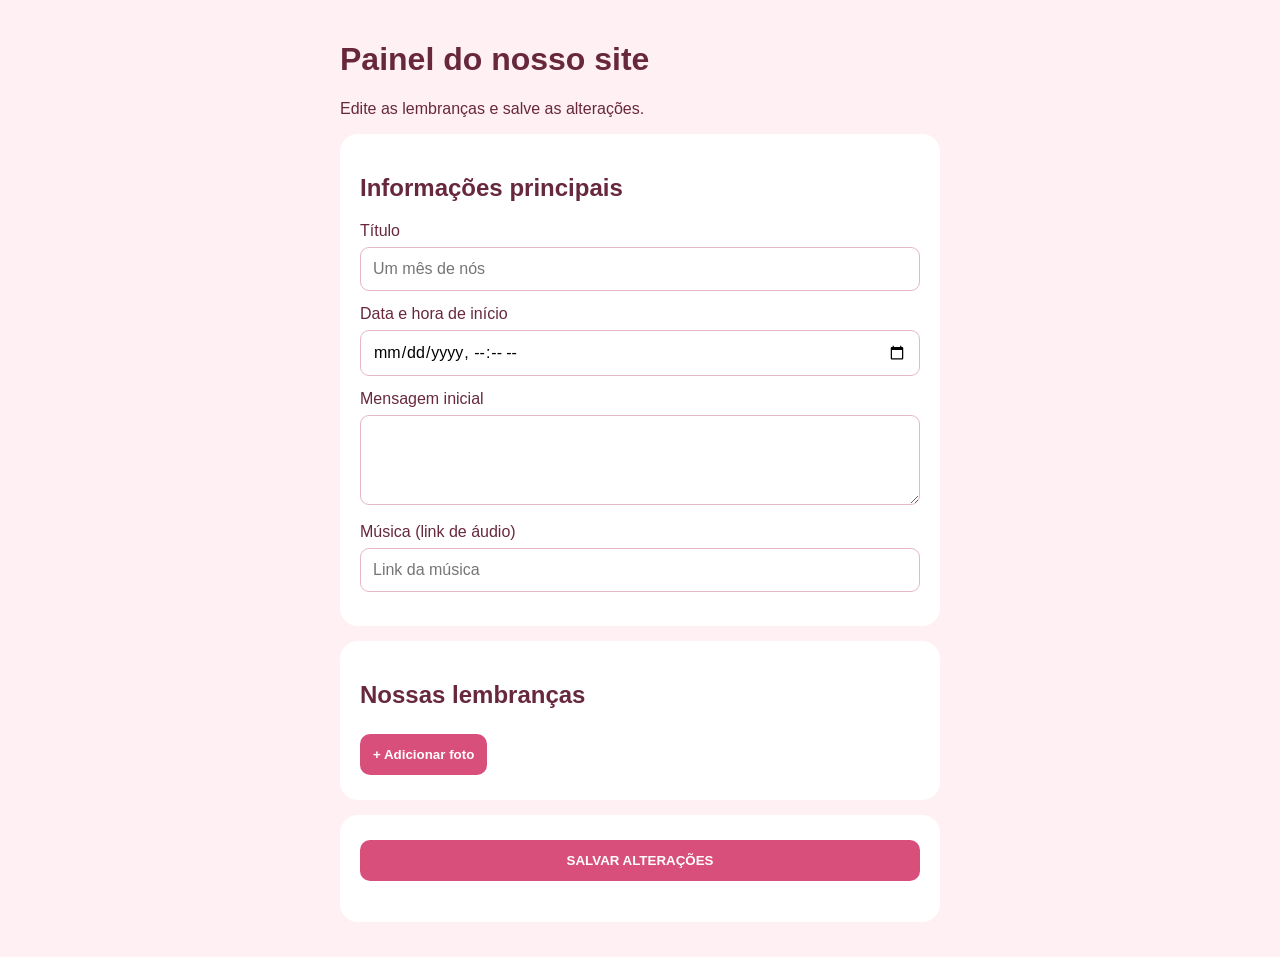
==== admin.html @ 2439871a "Add admin.html for editing site memories" ====
<!DOCTYPE html>
<html lang="pt-BR">
<head>
<meta charset="UTF-8">
<meta name="viewport" content="width=device-width, initial-scale=1">
<title>Painel de edição</title>
<style>
*{box-sizing:border-box}
body{margin:0;padding:20px;background:#fff0f4;color:#67283d;font-family:Arial}
main{max-width:600px;margin:auto}
section{background:white;padding:20px;border-radius:18px;margin:15px 0}
input,textarea{width:100%;padding:12px;margin:7px 0 14px;border:1px solid #e5b8c5;border-radius:9px;font:inherit}
textarea{min-height:90px}
button{padding:13px;border:0;border-radius:10px;background:#d94f7b;color:white;font-weight:bold;margin:5px 0}
.photo{border:1px solid #f0c5d1;padding:12px;border-radius:12px;margin:12px 0}
</style>
</head>
<body>
<main>
<h1>Painel do nosso site</h1>
<p>Edite as lembranças e salve as alterações.</p>

<section>
<h2>Informações principais</h2>
<label>Título</label>
<input id="title" placeholder="Um mês de nós">

<label>Data e hora de início</label>
<input id="startDate" type="datetime-local">

<label>Mensagem inicial</label>
<textarea id="intro"></textarea>

<label>Música (link de áudio)</label>
<input id="music" placeholder="Link da música">
</section>

<section>
<h2>Nossas lembranças</h2>
<div id="photos"></div>
<button onclick="addPhoto()">+ Adicionar foto</button>
</section>

<section>
<button onclick="save()" style="width:100%">SALVAR ALTERAÇÕES</button>
<p id="status"></p>
</section>
</main>

<script type="module">
import {
 db, doc, getDoc, setDoc
} from "./firebase.js";

const photos = document.getElementById("photos");

function addPhoto(data={}) {
 const div=document.createElement("div");
 div.className="photo";

 const fields=[
  ["Foto (link da imagem)","image"],
  ["Título da lembrança","name"],
  ["Data da lembrança","date"],
  ["História dessa foto","story"]
 ];

 fields.forEach(([label,key])=>{
  const l=document.createElement("label");
  l.textContent=label;
  const input=key==="story"
   ?document.createElement("textarea")
   :document.createElement("input");
  input.dataset.key=key;
  input.value=data[key]||"";
  div.append(l,input);
 });

 const del=document.createElement("button");
 del.textContent="Excluir lembrança";
 del.onclick=()=>div.remove();
 div.append(del);
 photos.append(div);
}

async function load(){
 try{
  const snap=await getDoc(doc(db,"site","config"));
  if(!snap.exists())return;
  const d=snap.data();
  document.getElementById("title").value=d.title||"";
  document.getElementById("startDate").value=d.startDate||"";
  document.getElementById("intro").value=d.intro||"";
  document.getElementById("music").value=d.music||"";
  (d.photos||[]).forEach(addPhoto);
 }catch(e){
  document.getElementById("status").textContent="Erro ao carregar: "+e.message;
 }
}

window.addPhoto=addPhoto;

window.save=async()=>{
 const status=document.getElementById("status");
 status.textContent="Salvando...";
 try{
  const data={
   title:document.getElementById("title").value,
   startDate:document.getElementById("startDate").value,
   intro:document.getElementById("intro").value,
   music:document.getElementById("music").value,
   photos:[...photos.querySelectorAll(".photo")].map(div=>{
    const item={};
    div.querySelectorAll("[data-key]").forEach(el=>{
     item[el.dataset.key]=el.value;
    });
    return item;
   })
  };
  await setDoc(doc(db,"site","config"),data);
  status.textContent="Alterações salvas com sucesso!";
 }catch(e){
  status.textContent="Erro ao salvar: "+e.message;
 }
};

load();
</script>
</body>
</html>
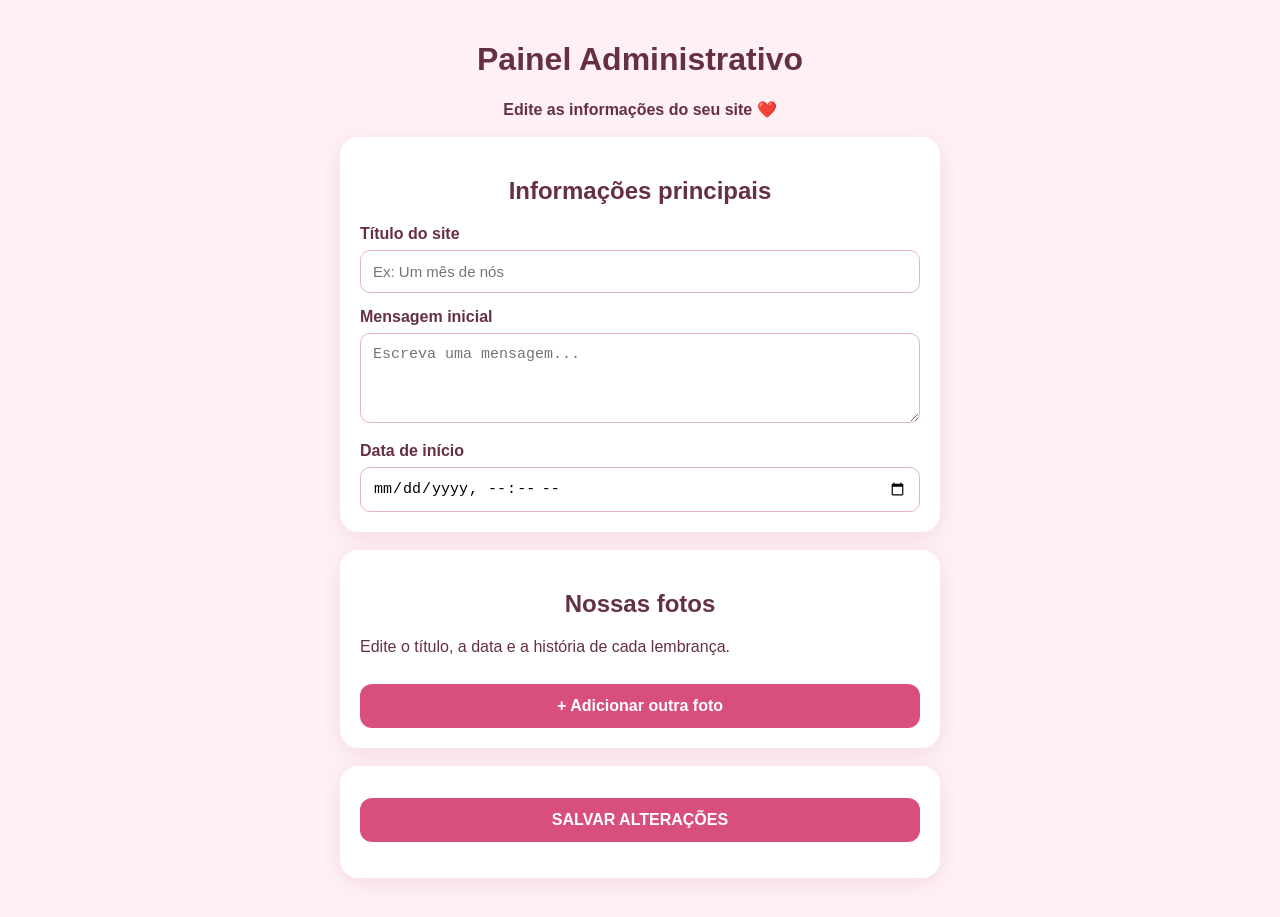
==== commit 2dbc3001: "Update admin panel layout and functionality" ====
--- a/admin.html
+++ b/admin.html
@@ -1,130 +1,328 @@
+
 <!DOCTYPE html>
 <html lang="pt-BR">
 <head>
 <meta charset="UTF-8">
 <meta name="viewport" content="width=device-width, initial-scale=1">
-<title>Painel de edição</title>
+<title>Painel Administrativo</title>
+
 <style>
-*{box-sizing:border-box}
-body{margin:0;padding:20px;background:#fff0f4;color:#67283d;font-family:Arial}
-main{max-width:600px;margin:auto}
-section{background:white;padding:20px;border-radius:18px;margin:15px 0}
-input,textarea{width:100%;padding:12px;margin:7px 0 14px;border:1px solid #e5b8c5;border-radius:9px;font:inherit}
-textarea{min-height:90px}
-button{padding:13px;border:0;border-radius:10px;background:#d94f7b;color:white;font-weight:bold;margin:5px 0}
-.photo{border:1px solid #f0c5d1;padding:12px;border-radius:12px;margin:12px 0}
+* {
+  box-sizing: border-box;
+}
+
+body {
+  margin: 0;
+  padding: 20px;
+  background: #fff0f4;
+  color: #663044;
+  font-family: Arial, sans-serif;
+}
+
+main {
+  max-width: 600px;
+  margin: auto;
+}
+
+h1, h2 {
+  text-align: center;
+}
+
+.card {
+  background: white;
+  padding: 20px;
+  margin: 18px 0;
+  border-radius: 18px;
+  box-shadow: 0 5px 20px #8b34501c;
+}
+
+label {
+  display: block;
+  margin-top: 15px;
+  font-weight: bold;
+}
+
+input, textarea {
+  width: 100%;
+  padding: 12px;
+  margin-top: 7px;
+  border: 1px solid #e5b5c5;
+  border-radius: 10px;
+  font-size: 15px;
+}
+
+textarea {
+  min-height: 90px;
+  resize: vertical;
+}
+
+button {
+  width: 100%;
+  padding: 13px;
+  margin-top: 12px;
+  border: 0;
+  border-radius: 12px;
+  background: #d94f7b;
+  color: white;
+  font-size: 16px;
+  font-weight: bold;
+}
+
+.remove {
+  background: #777;
+}
+
+.photo-card {
+  background: #fff7fa;
+  padding: 15px;
+  margin: 15px 0;
+  border: 1px solid #f0c9d5;
+  border-radius: 14px;
+}
+
+.status {
+  text-align: center;
+  font-weight: bold;
+  overflow-wrap: anywhere;
+}
 </style>
 </head>
+
 <body>
+
 <main>
-<h1>Painel do nosso site</h1>
-<p>Edite as lembranças e salve as alterações.</p>
-
-<section>
+
+<h1>Painel Administrativo</h1>
+<p class="status">Edite as informações do seu site ❤️</p>
+
+<section class="card">
+
 <h2>Informações principais</h2>
-<label>Título</label>
-<input id="title" placeholder="Um mês de nós">
-
-<label>Data e hora de início</label>
+
+<label>Título do site</label>
+<input id="title" placeholder="Ex: Um mês de nós">
+
+<label>Mensagem inicial</label>
+<textarea id="intro" placeholder="Escreva uma mensagem..."></textarea>
+
+<label>Data de início</label>
 <input id="startDate" type="datetime-local">
 
-<label>Mensagem inicial</label>
-<textarea id="intro"></textarea>
-
-<label>Música (link de áudio)</label>
-<input id="music" placeholder="Link da música">
 </section>
 
-<section>
-<h2>Nossas lembranças</h2>
+<section class="card">
+
+<h2>Nossas fotos</h2>
+
+<p>Edite o título, a data e a história de cada lembrança.</p>
+
 <div id="photos"></div>
-<button onclick="addPhoto()">+ Adicionar foto</button>
+
+<button type="button" id="addButton">
++ Adicionar outra foto
+</button>
+
 </section>
 
-<section>
-<button onclick="save()" style="width:100%">SALVAR ALTERAÇÕES</button>
-<p id="status"></p>
+<section class="card">
+
+<button type="button" id="saveButton">
+SALVAR ALTERAÇÕES
+</button>
+
+<p id="status" class="status"></p>
+
 </section>
+
 </main>
 
 <script type="module">
+
 import {
- db, doc, getDoc, setDoc
+  db,
+  doc,
+  getDoc,
+  setDoc
 } from "./firebase.js";
 
-const photos = document.getElementById("photos");
-
-function addPhoto(data={}) {
- const div=document.createElement("div");
- div.className="photo";
-
- const fields=[
-  ["Foto (link da imagem)","image"],
-  ["Título da lembrança","name"],
-  ["Data da lembrança","date"],
-  ["História dessa foto","story"]
- ];
-
- fields.forEach(([label,key])=>{
-  const l=document.createElement("label");
-  l.textContent=label;
-  const input=key==="story"
-   ?document.createElement("textarea")
-   :document.createElement("input");
-  input.dataset.key=key;
-  input.value=data[key]||"";
-  div.append(l,input);
- });
-
- const del=document.createElement("button");
- del.textContent="Excluir lembrança";
- del.onclick=()=>div.remove();
- div.append(del);
- photos.append(div);
-}
-
-async function load(){
- try{
-  const snap=await getDoc(doc(db,"site","config"));
-  if(!snap.exists())return;
-  const d=snap.data();
-  document.getElementById("title").value=d.title||"";
-  document.getElementById("startDate").value=d.startDate||"";
-  document.getElementById("intro").value=d.intro||"";
-  document.getElementById("music").value=d.music||"";
-  (d.photos||[]).forEach(addPhoto);
- }catch(e){
-  document.getElementById("status").textContent="Erro ao carregar: "+e.message;
- }
-}
-
-window.addPhoto=addPhoto;
-
-window.save=async()=>{
- const status=document.getElementById("status");
- status.textContent="Salvando...";
- try{
-  const data={
-   title:document.getElementById("title").value,
-   startDate:document.getElementById("startDate").value,
-   intro:document.getElementById("intro").value,
-   music:document.getElementById("music").value,
-   photos:[...photos.querySelectorAll(".photo")].map(div=>{
-    const item={};
-    div.querySelectorAll("[data-key]").forEach(el=>{
-     item[el.dataset.key]=el.value;
-    });
-    return item;
-   })
+const photoDefaults = [
+  {
+    image: "fotos/0d171776-52c7-459d-b5cc-fc70e946272f.jpeg",
+    name: "",
+    date: "",
+    story: ""
+  },
+  {
+    image: "fotos/CDCBB916-F070-4EC8-89F6-167D5B1F0C15_BA3D15B9-6063-451A-B425-406ADCF6907A.jpeg",
+    name: "",
+    date: "",
+    story: ""
+  },
+  {
+    image: "fotos/IMG_6586.jpeg",
+    name: "",
+    date: "",
+    story: ""
+  },
+  {
+    image: "fotos/IMG_6593.jpeg",
+    name: "",
+    date: "",
+    story: ""
+  }
+];
+
+let photos = [];
+
+const $ = (id) => document.getElementById(id);
+
+function createPhotoCard(photo, index) {
+
+  const div = document.createElement("div");
+  div.className = "photo-card";
+
+  div.innerHTML = `
+    <h3>Foto ${index + 1}</h3>
+
+    <label>Caminho da imagem</label>
+    <input class="image" value="${escapeValue(photo.image || "")}">
+
+    <label>Título da lembrança</label>
+    <input class="name" placeholder="Ex: Nosso primeiro encontro"
+      value="${escapeValue(photo.name || "")}">
+
+    <label>Data da lembrança</label>
+    <input class="date" placeholder="Ex: 04/10/2026"
+      value="${escapeValue(photo.date || "")}">
+
+    <label>História dessa foto</label>
+    <textarea class="story"
+      placeholder="Conte o que aconteceu nesse dia...">${escapeValue(photo.story || "")}</textarea>
+
+    <button type="button" class="remove">Remover foto</button>
+  `;
+
+  div.querySelector(".remove").addEventListener("click", () => {
+    div.remove();
+    renumberPhotos();
+  });
+
+  $("photos").appendChild(div);
+}
+
+function escapeValue(value) {
+  return String(value)
+    .replaceAll("&", "&amp;")
+    .replaceAll('"', "&quot;")
+    .replaceAll("<", "&lt;")
+    .replaceAll(">", "&gt;");
+}
+
+function renumberPhotos() {
+  [...$("photos").children].forEach((card, index) => {
+    card.querySelector("h3").textContent = "Foto " + (index + 1);
+  });
+}
+
+function readPhotos() {
+
+  return [...$("photos").children].map(card => ({
+    image: card.querySelector(".image").value.trim(),
+    name: card.querySelector(".name").value.trim(),
+    date: card.querySelector(".date").value.trim(),
+    story: card.querySelector(".story").value.trim()
+  })).filter(photo => photo.image);
+}
+
+async function load() {
+
+  $("status").textContent = "Carregando informações...";
+
+  try {
+
+    const reference = doc(db, "site", "config");
+    const result = await getDoc(reference);
+
+    if (result.exists()) {
+
+      const data = result.data();
+
+      $("title").value = data.title || "";
+      $("intro").value = data.intro || "";
+      $("startDate").value = data.startDate || "";
+
+      photos = Array.isArray(data.photos)
+        ? data.photos
+        : [];
+
+    } else {
+
+      $("title").value = "Um mês de nós";
+      $("intro").value =
+        "Algumas pessoas chegam e deixam tudo mais bonito.";
+
+      $("startDate").value = "2026-10-04T00:00";
+
+      photos = photoDefaults;
+    }
+
+    $("photos").innerHTML = "";
+
+    photos.forEach(createPhotoCard);
+
+    $("status").textContent = "Painel carregado!";
+
+  } catch (error) {
+
+    console.error(error);
+
+    $("status").textContent =
+      "Erro ao carregar. Confira o Firebase.";
+  }
+}
+
+$("addButton").addEventListener("click", () => {
+
+  createPhotoCard({
+    image: "",
+    name: "",
+    date: "",
+    story: ""
+  }, $("photos").children.length);
+
+  renumberPhotos();
+});
+
+$("saveButton").addEventListener("click", async () => {
+
+  $("status").textContent = "Salvando...";
+
+  const data = {
+    title: $("title").value.trim(),
+    intro: $("intro").value.trim(),
+    startDate: $("startDate").value,
+    photos: readPhotos()
   };
-  await setDoc(doc(db,"site","config"),data);
-  status.textContent="Alterações salvas com sucesso!";
- }catch(e){
-  status.textContent="Erro ao salvar: "+e.message;
- }
-};
+
+  try {
+
+    await setDoc(doc(db, "site", "config"), data);
+
+    $("status").textContent =
+      "Alterações salvas com sucesso! ❤️";
+
+  } catch (error) {
+
+    console.error(error);
+
+    $("status").textContent =
+      "Não foi possível salvar. Verifique as regras do Firebase.";
+  }
+});
 
 load();
+
 </script>
+
 </body>
 </html>
